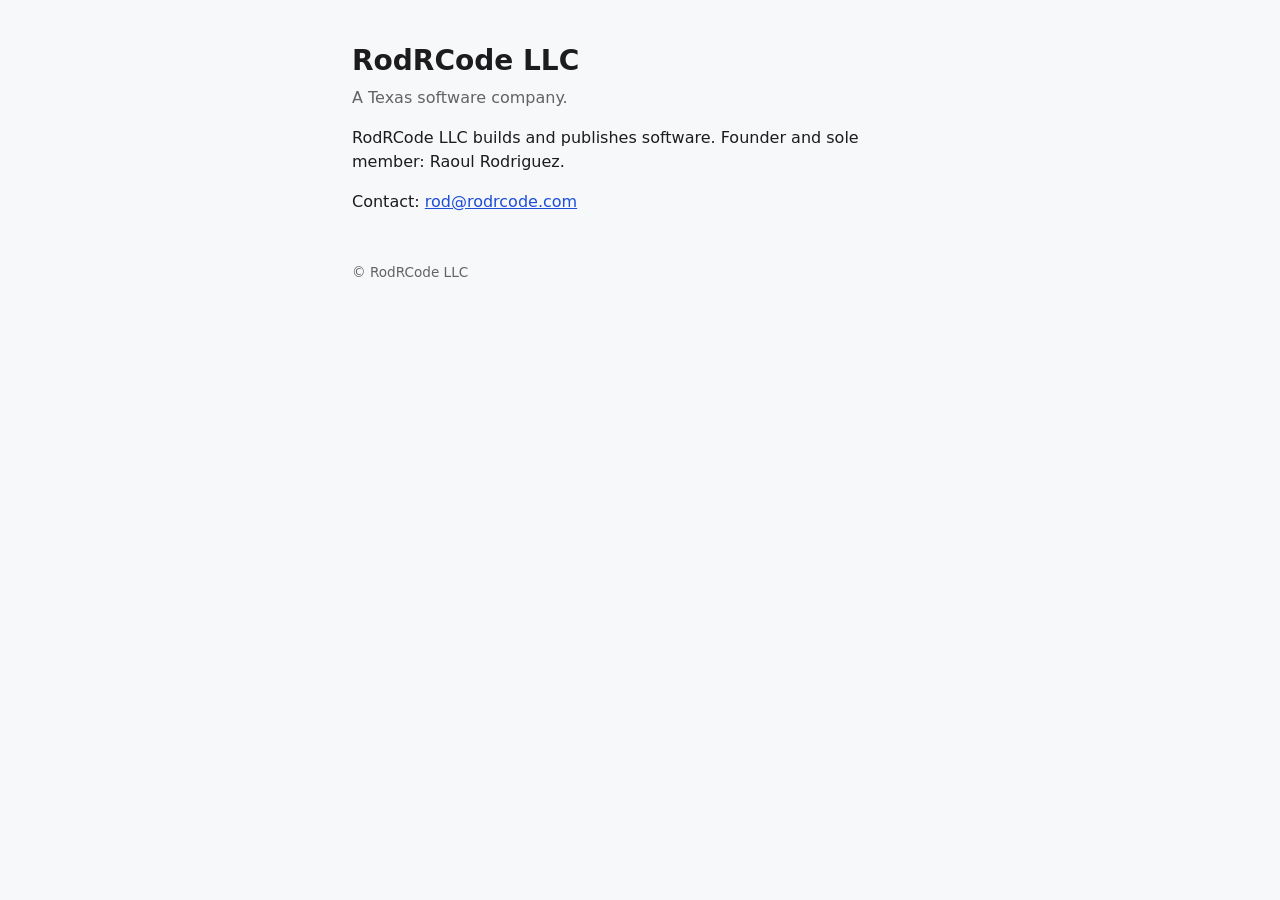
==== index.html @ 15e5aea4 "Initial RodRCode LLC public company page" ====
<!DOCTYPE html>
<html lang="en">
<head>
  <meta charset="utf-8" />
  <meta name="viewport" content="width=device-width, initial-scale=1" />
  <title>RodRCode LLC</title>
  <meta name="description" content="RodRCode LLC is a Texas software company. Contact rod@rodrcode.com." />
  <meta property="og:title" content="RodRCode LLC" />
  <meta property="og:site_name" content="RodRCode LLC" />
  <meta property="og:type" content="website" />
  <meta property="og:url" content="https://rodrcode.com/" />
  <link rel="canonical" href="https://rodrcode.com/" />
  <style>
    :root {
      font-family: system-ui, -apple-system, Segoe UI, Roboto, Helvetica, Arial, sans-serif;
      line-height: 1.5;
      color: #1c1c1e;
      background: #f7f8fa;
    }
    body { max-width: 36rem; margin: 2.5rem auto; padding: 0 1.25rem 3rem; }
    h1 { font-size: 1.75rem; margin-bottom: 0.25rem; }
    .sub { color: #636366; margin-top: 0; }
    a { color: #1d4ed8; }
    footer { margin-top: 3rem; font-size: 0.85rem; color: #636366; }
  </style>
  <script type="application/ld+json">
  {
    "@context": "https://schema.org",
    "@type": "Organization",
    "name": "RodRCode LLC",
    "url": "https://rodrcode.com/",
    "email": "rod@rodrcode.com",
    "address": {
      "@type": "PostalAddress",
      "addressRegion": "TX",
      "addressCountry": "US"
    }
  }
  </script>
</head>
<body>
  <h1>RodRCode LLC</h1>
  <p class="sub">A Texas software company.</p>

  <p>
    RodRCode LLC builds and publishes software. Founder and sole member:
    Raoul Rodriguez.
  </p>

  <p>
    Contact:
    <a href="mailto:rod@rodrcode.com">rod@rodrcode.com</a>
  </p>

  <footer>
    <p>&copy; RodRCode LLC</p>
  </footer>
</body>
</html>
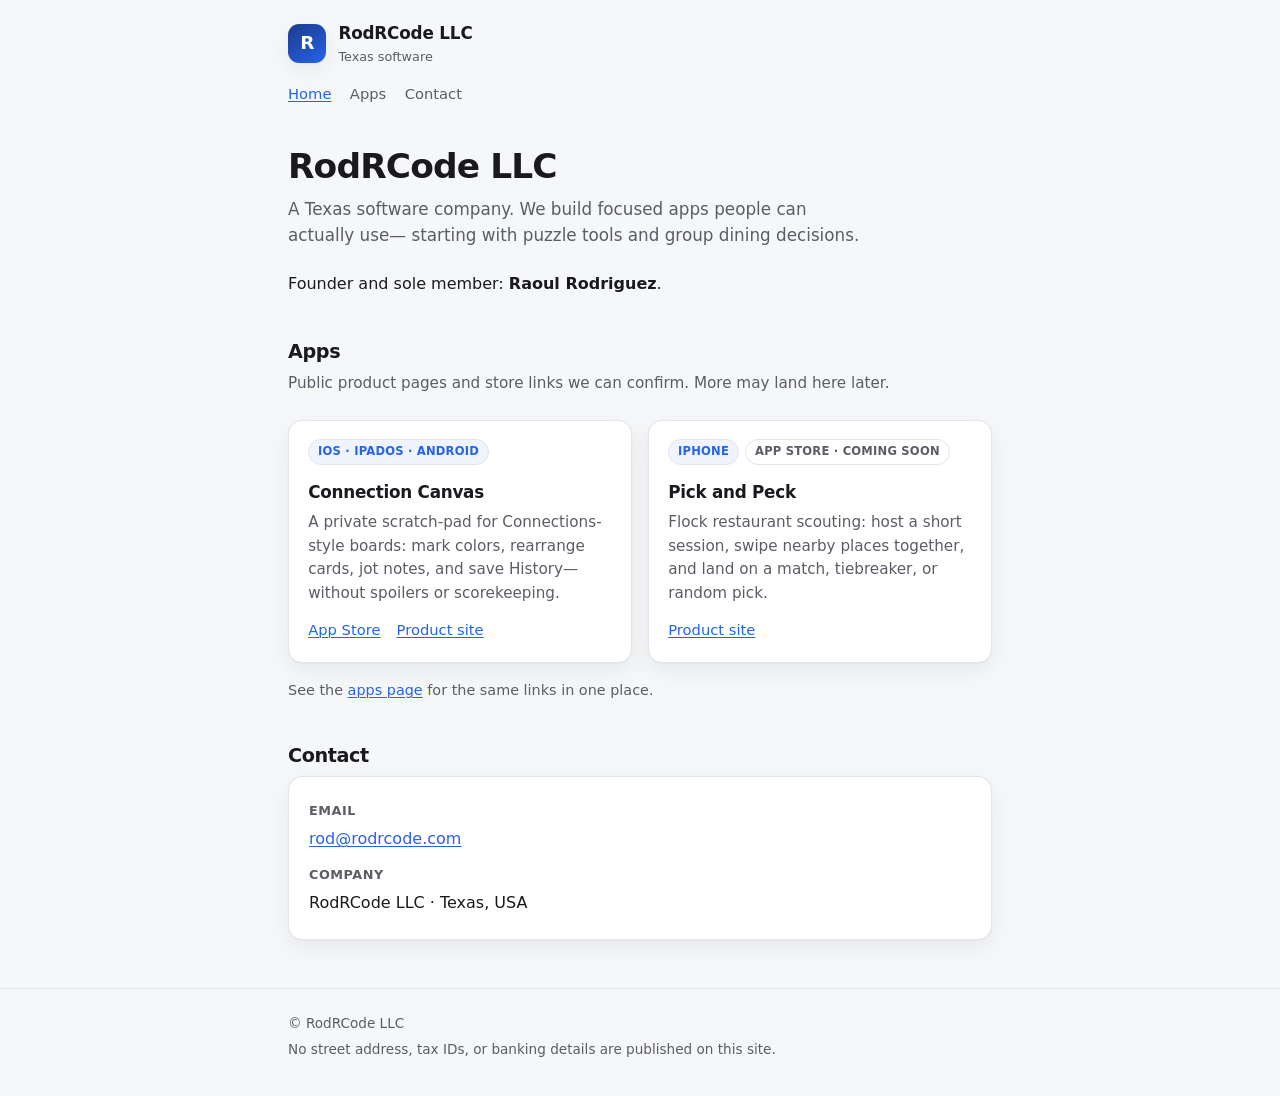
==== commit ad39fc68: "Hub polish + apps section for RodRCode LLC Upgrade the company page into a light hub: home with intr" ====
--- a/index.html
+++ b/index.html
@@ -4,25 +4,14 @@
   <meta charset="utf-8" />
   <meta name="viewport" content="width=device-width, initial-scale=1" />
   <title>RodRCode LLC</title>
-  <meta name="description" content="RodRCode LLC is a Texas software company. Contact rod@rodrcode.com." />
+  <meta name="description" content="RodRCode LLC is a Texas software company. Founder Raoul Rodriguez. Apps: Connection Canvas and Pick and Peck. Contact rod@rodrcode.com." />
   <meta property="og:title" content="RodRCode LLC" />
+  <meta property="og:description" content="A Texas software company. Connection Canvas, Pick and Peck, and more." />
   <meta property="og:site_name" content="RodRCode LLC" />
   <meta property="og:type" content="website" />
   <meta property="og:url" content="https://rodrcode.com/" />
   <link rel="canonical" href="https://rodrcode.com/" />
-  <style>
-    :root {
-      font-family: system-ui, -apple-system, Segoe UI, Roboto, Helvetica, Arial, sans-serif;
-      line-height: 1.5;
-      color: #1c1c1e;
-      background: #f7f8fa;
-    }
-    body { max-width: 36rem; margin: 2.5rem auto; padding: 0 1.25rem 3rem; }
-    h1 { font-size: 1.75rem; margin-bottom: 0.25rem; }
-    .sub { color: #636366; margin-top: 0; }
-    a { color: #1d4ed8; }
-    footer { margin-top: 3rem; font-size: 0.85rem; color: #636366; }
-  </style>
+  <link rel="stylesheet" href="styles.css" />
   <script type="application/ld+json">
   {
     "@context": "https://schema.org",
@@ -30,6 +19,10 @@
     "name": "RodRCode LLC",
     "url": "https://rodrcode.com/",
     "email": "rod@rodrcode.com",
+    "founder": {
+      "@type": "Person",
+      "name": "Raoul Rodriguez"
+    },
     "address": {
       "@type": "PostalAddress",
       "addressRegion": "TX",
@@ -39,21 +32,96 @@
   </script>
 </head>
 <body>
-  <h1>RodRCode LLC</h1>
-  <p class="sub">A Texas software company.</p>
+  <header class="site-header">
+    <div class="wrap">
+      <a class="brand" href="index.html">
+        <span class="mark" aria-hidden="true">R</span>
+        <span class="brand-text">
+          <span class="brand-name">RodRCode LLC</span>
+          <span class="brand-tag">Texas software</span>
+        </span>
+      </a>
+      <nav aria-label="Primary">
+        <ul class="nav">
+          <li><a href="index.html" aria-current="page">Home</a></li>
+          <li><a href="apps.html">Apps</a></li>
+          <li><a href="#contact">Contact</a></li>
+        </ul>
+      </nav>
+    </div>
+  </header>
 
-  <p>
-    RodRCode LLC builds and publishes software. Founder and sole member:
-    Raoul Rodriguez.
-  </p>
+  <main>
+    <div class="wrap">
+      <section class="hero">
+        <h1>RodRCode LLC</h1>
+        <p class="lede">
+          A Texas software company. We build focused apps people can actually use—
+          starting with puzzle tools and group dining decisions.
+        </p>
+        <p>
+          Founder and sole member: <strong>Raoul Rodriguez</strong>.
+        </p>
+      </section>
 
-  <p>
-    Contact:
-    <a href="mailto:rod@rodrcode.com">rod@rodrcode.com</a>
-  </p>
+      <section class="section" id="apps" aria-labelledby="apps-heading">
+        <h2 id="apps-heading">Apps</h2>
+        <p class="section-lede">
+          Public product pages and store links we can confirm. More may land here later.
+        </p>
+        <div class="card-grid">
+          <article class="card">
+            <div class="meta">
+              <span class="pill">iOS · iPadOS · Android</span>
+            </div>
+            <h3>Connection Canvas</h3>
+            <p>
+              A private scratch-pad for Connections-style boards: mark colors, rearrange cards,
+              jot notes, and save History—without spoilers or scorekeeping.
+            </p>
+            <div class="links">
+              <a href="https://apps.apple.com/us/app/connection-canvas/id6794362672">App Store</a>
+              <a href="https://canvas.rodrcode.com/">Product site</a>
+            </div>
+          </article>
 
-  <footer>
-    <p>&copy; RodRCode LLC</p>
+          <article class="card">
+            <div class="meta">
+              <span class="pill">iPhone</span>
+              <span class="pill soon">App Store · coming soon</span>
+            </div>
+            <h3>Pick and Peck</h3>
+            <p>
+              Flock restaurant scouting: host a short session, swipe nearby places together,
+              and land on a match, tiebreaker, or random pick.
+            </p>
+            <div class="links">
+              <a href="https://peck.rodrcode.com/">Product site</a>
+            </div>
+          </article>
+        </div>
+        <p style="margin-top: 1rem; font-size: 0.9rem; color: var(--muted);">
+          See the <a href="apps.html">apps page</a> for the same links in one place.
+        </p>
+      </section>
+
+      <section class="section" id="contact" aria-labelledby="contact-heading">
+        <h2 id="contact-heading">Contact</h2>
+        <div class="contact-block">
+          <p class="label">Email</p>
+          <p><a href="mailto:rod@rodrcode.com">rod@rodrcode.com</a></p>
+          <p class="label" style="margin-top: 0.85rem;">Company</p>
+          <p>RodRCode LLC · Texas, USA</p>
+        </div>
+      </section>
+    </div>
+  </main>
+
+  <footer class="site-footer">
+    <div class="wrap">
+      <p>&copy; RodRCode LLC</p>
+      <p>No street address, tax IDs, or banking details are published on this site.</p>
+    </div>
   </footer>
 </body>
 </html>
--- a/styles.css
+++ b/styles.css
@@ -0,0 +1,238 @@
+/* RodRCode LLC — shared styles (edit freely; no framework) */
+:root {
+  --bg: #f6f7f9;
+  --bg-elev: #ffffff;
+  --text: #1a1a1e;
+  --muted: #5c5c66;
+  --border: #e2e4ea;
+  --accent: #2563eb;
+  --accent-soft: #eff4ff;
+  --mark: #1e3a8a;
+  --radius: 14px;
+  --shadow: 0 1px 2px rgba(16, 24, 40, 0.04), 0 8px 24px rgba(16, 24, 40, 0.06);
+  color-scheme: light dark;
+  font-family: system-ui, -apple-system, "Segoe UI", Roboto, Helvetica, Arial, sans-serif;
+  line-height: 1.55;
+  color: var(--text);
+  background: var(--bg);
+}
+
+@media (prefers-color-scheme: dark) {
+  :root {
+    --bg: #0f1115;
+    --bg-elev: #171a21;
+    --text: #e8e9ed;
+    --muted: #9a9aa8;
+    --border: #2a2f3a;
+    --accent: #6b9fff;
+    --accent-soft: #1a2438;
+    --mark: #93b4ff;
+    --shadow: 0 1px 2px rgba(0, 0, 0, 0.35), 0 10px 28px rgba(0, 0, 0, 0.35);
+  }
+}
+
+*,
+*::before,
+*::after { box-sizing: border-box; }
+
+html { scroll-behavior: smooth; }
+
+body {
+  margin: 0;
+  min-height: 100vh;
+  display: flex;
+  flex-direction: column;
+}
+
+a {
+  color: var(--accent);
+  text-decoration-thickness: 1px;
+  text-underline-offset: 0.15em;
+}
+a:hover { text-decoration-thickness: 2px; }
+
+.wrap {
+  width: min(44rem, 100% - 2.5rem);
+  margin-inline: auto;
+}
+
+/* Header */
+.site-header {
+  padding: 1.25rem 0 0.5rem;
+  border-bottom: 1px solid transparent;
+}
+.brand {
+  display: flex;
+  align-items: center;
+  gap: 0.75rem;
+  text-decoration: none;
+  color: inherit;
+}
+.brand:hover { text-decoration: none; }
+.mark {
+  flex-shrink: 0;
+  width: 2.4rem;
+  height: 2.4rem;
+  border-radius: 0.7rem;
+  background: linear-gradient(145deg, var(--mark), var(--accent));
+  color: #fff;
+  display: grid;
+  place-items: center;
+  font-weight: 700;
+  font-size: 1.15rem;
+  letter-spacing: -0.02em;
+  box-shadow: var(--shadow);
+}
+.brand-text {
+  display: flex;
+  flex-direction: column;
+  gap: 0.05rem;
+}
+.brand-name {
+  font-weight: 650;
+  font-size: 1.05rem;
+  letter-spacing: -0.01em;
+}
+.brand-tag {
+  font-size: 0.8rem;
+  color: var(--muted);
+}
+
+.nav {
+  display: flex;
+  flex-wrap: wrap;
+  gap: 0.85rem 1.15rem;
+  margin: 1rem 0 0;
+  padding: 0;
+  list-style: none;
+  font-size: 0.92rem;
+}
+.nav a {
+  color: var(--muted);
+  text-decoration: none;
+  font-weight: 500;
+}
+.nav a:hover,
+.nav a[aria-current="page"] {
+  color: var(--accent);
+  text-decoration: underline;
+}
+
+/* Main */
+main {
+  flex: 1;
+  padding: 2rem 0 3rem;
+}
+
+.hero h1 {
+  font-size: clamp(1.65rem, 4vw, 2.15rem);
+  line-height: 1.2;
+  letter-spacing: -0.025em;
+  margin: 0 0 0.5rem;
+}
+.lede {
+  font-size: 1.05rem;
+  color: var(--muted);
+  margin: 0 0 1.5rem;
+  max-width: 36rem;
+}
+
+.card-grid {
+  display: grid;
+  gap: 1rem;
+  margin: 1.5rem 0 0;
+}
+@media (min-width: 560px) {
+  .card-grid { grid-template-columns: 1fr 1fr; }
+}
+
+.card {
+  background: var(--bg-elev);
+  border: 1px solid var(--border);
+  border-radius: var(--radius);
+  padding: 1.15rem 1.2rem 1.25rem;
+  box-shadow: var(--shadow);
+}
+.card h2,
+.card h3 {
+  margin: 0 0 0.4rem;
+  font-size: 1.05rem;
+  letter-spacing: -0.015em;
+}
+.card p {
+  margin: 0 0 0.85rem;
+  color: var(--muted);
+  font-size: 0.95rem;
+}
+.card p:last-child { margin-bottom: 0; }
+
+.meta {
+  display: flex;
+  flex-wrap: wrap;
+  gap: 0.4rem;
+  margin: 0 0 0.85rem;
+}
+.pill {
+  display: inline-block;
+  font-size: 0.72rem;
+  font-weight: 600;
+  letter-spacing: 0.02em;
+  text-transform: uppercase;
+  padding: 0.2rem 0.55rem;
+  border-radius: 999px;
+  background: var(--accent-soft);
+  color: var(--accent);
+  border: 1px solid var(--border);
+}
+.pill.soon {
+  background: transparent;
+  color: var(--muted);
+}
+
+.links {
+  display: flex;
+  flex-wrap: wrap;
+  gap: 0.65rem 1rem;
+  font-size: 0.92rem;
+  font-weight: 500;
+}
+
+.section {
+  margin-top: 2.5rem;
+}
+.section > h2 {
+  font-size: 1.2rem;
+  letter-spacing: -0.02em;
+  margin: 0 0 0.35rem;
+}
+.section > .section-lede {
+  margin: 0 0 1rem;
+  color: var(--muted);
+  font-size: 0.95rem;
+}
+
+.contact-block {
+  background: var(--bg-elev);
+  border: 1px solid var(--border);
+  border-radius: var(--radius);
+  padding: 1.15rem 1.25rem;
+  box-shadow: var(--shadow);
+}
+.contact-block p { margin: 0.35rem 0; }
+.contact-block .label {
+  font-size: 0.8rem;
+  text-transform: uppercase;
+  letter-spacing: 0.04em;
+  color: var(--muted);
+  font-weight: 600;
+  margin-bottom: 0.15rem;
+}
+
+/* Footer */
+.site-footer {
+  border-top: 1px solid var(--border);
+  padding: 1.25rem 0 2rem;
+  font-size: 0.85rem;
+  color: var(--muted);
+}
+.site-footer p { margin: 0.25rem 0; }
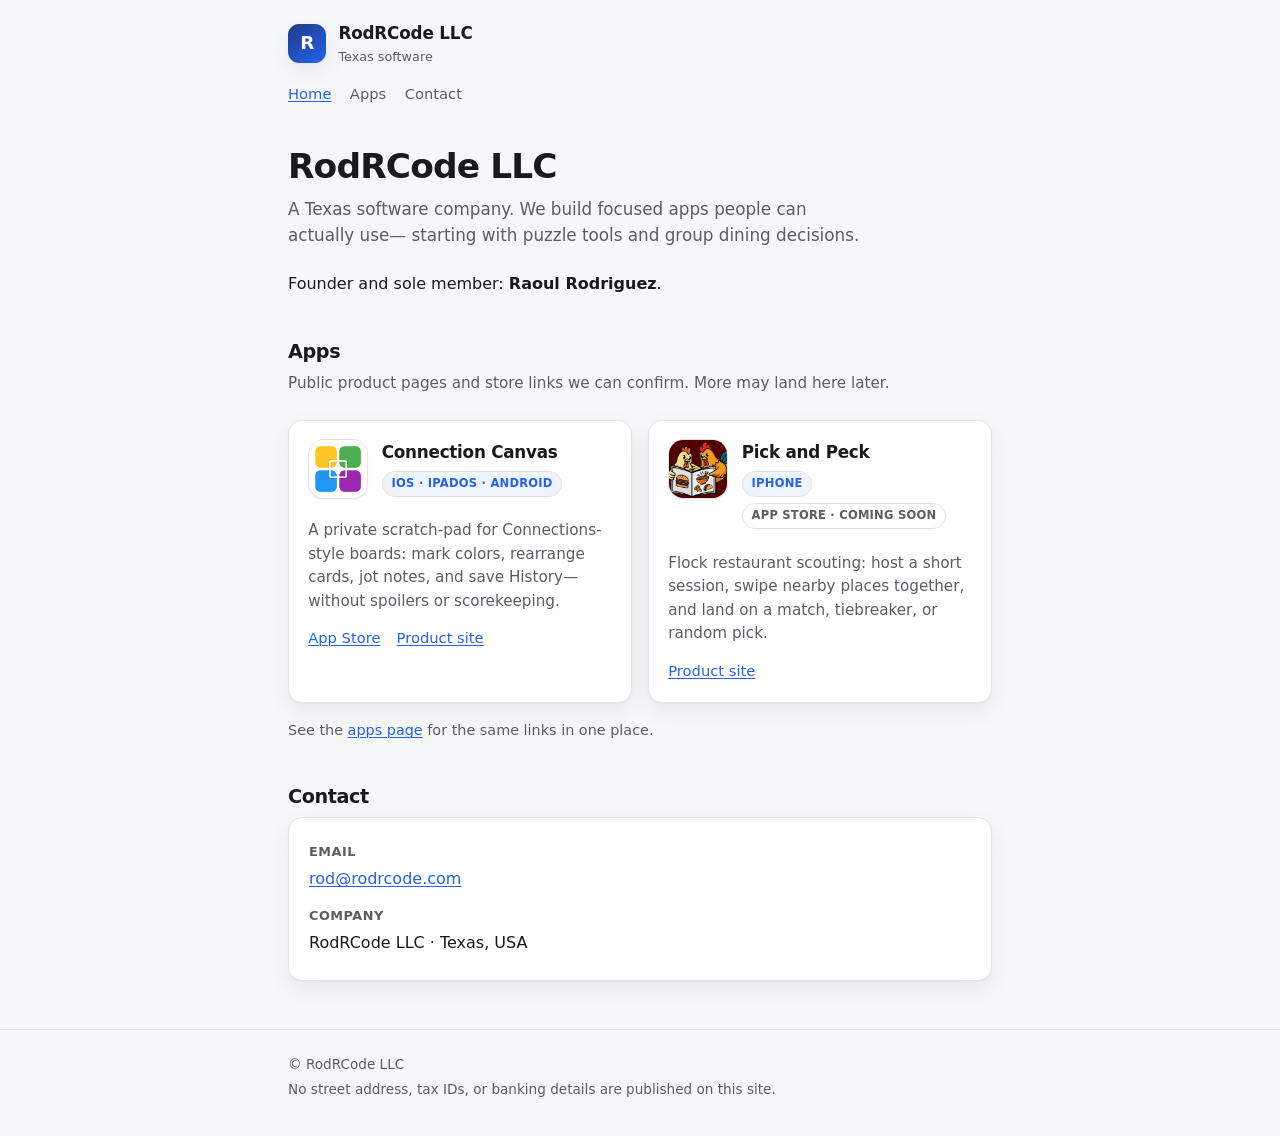
==== commit d2ae9cc8: "Add app icons to hub assets and wire apps cards Copy Connection Canvas and Pick and Peck icons into " ====
--- a/index.html
+++ b/index.html
@@ -71,10 +71,21 @@
         </p>
         <div class="card-grid">
           <article class="card">
-            <div class="meta">
-              <span class="pill">iOS · iPadOS · Android</span>
+            <div class="app-card-head">
+              <img class="app-icon"
+                   src="assets/connection-canvas-icon-192.png"
+                   srcset="assets/connection-canvas-icon-192.png 192w, assets/connection-canvas-icon-256.png 256w, assets/connection-canvas-icon-512.png 512w"
+                   sizes="60px"
+                   width="60" height="60"
+                   alt="Connection Canvas app icon"
+                   loading="lazy" decoding="async" />
+              <div class="titles">
+                <h3>Connection Canvas</h3>
+                <div class="meta">
+                  <span class="pill">iOS · iPadOS · Android</span>
+                </div>
+              </div>
             </div>
-            <h3>Connection Canvas</h3>
             <p>
               A private scratch-pad for Connections-style boards: mark colors, rearrange cards,
               jot notes, and save History—without spoilers or scorekeeping.
@@ -86,11 +97,22 @@
           </article>
 
           <article class="card">
-            <div class="meta">
-              <span class="pill">iPhone</span>
-              <span class="pill soon">App Store · coming soon</span>
+            <div class="app-card-head">
+              <img class="app-icon"
+                   src="assets/pick-and-peck-icon-192.png"
+                   srcset="assets/pick-and-peck-icon-192.png 192w, assets/pick-and-peck-icon-256.png 256w, assets/pick-and-peck-icon-512.png 512w"
+                   sizes="60px"
+                   width="60" height="60"
+                   alt="Pick and Peck app icon"
+                   loading="lazy" decoding="async" />
+              <div class="titles">
+                <h3>Pick and Peck</h3>
+                <div class="meta">
+                  <span class="pill">iPhone</span>
+                  <span class="pill soon">App Store · coming soon</span>
+                </div>
+              </div>
             </div>
-            <h3>Pick and Peck</h3>
             <p>
               Flock restaurant scouting: host a short session, swipe nearby places together,
               and land on a match, tiebreaker, or random pick.
--- a/styles.css
+++ b/styles.css
@@ -236,3 +236,27 @@
   color: var(--muted);
 }
 .site-footer p { margin: 0.25rem 0; }
+
+/* App icons in cards */
+.app-card-head {
+  display: flex;
+  align-items: flex-start;
+  gap: 0.85rem;
+  margin-bottom: 0.55rem;
+}
+.app-icon {
+  flex-shrink: 0;
+  width: 3.25rem;
+  height: 3.25rem;
+  border-radius: 0.85rem;
+  object-fit: cover;
+  background: var(--bg);
+  border: 1px solid var(--border);
+  box-shadow: 0 1px 2px rgba(16, 24, 40, 0.06);
+}
+.app-card-head .titles { min-width: 0; }
+.app-card-head h2,
+.app-card-head h3 { margin: 0 0 0.35rem; }
+@media (min-width: 560px) {
+  .app-icon { width: 3.75rem; height: 3.75rem; border-radius: 0.95rem; }
+}
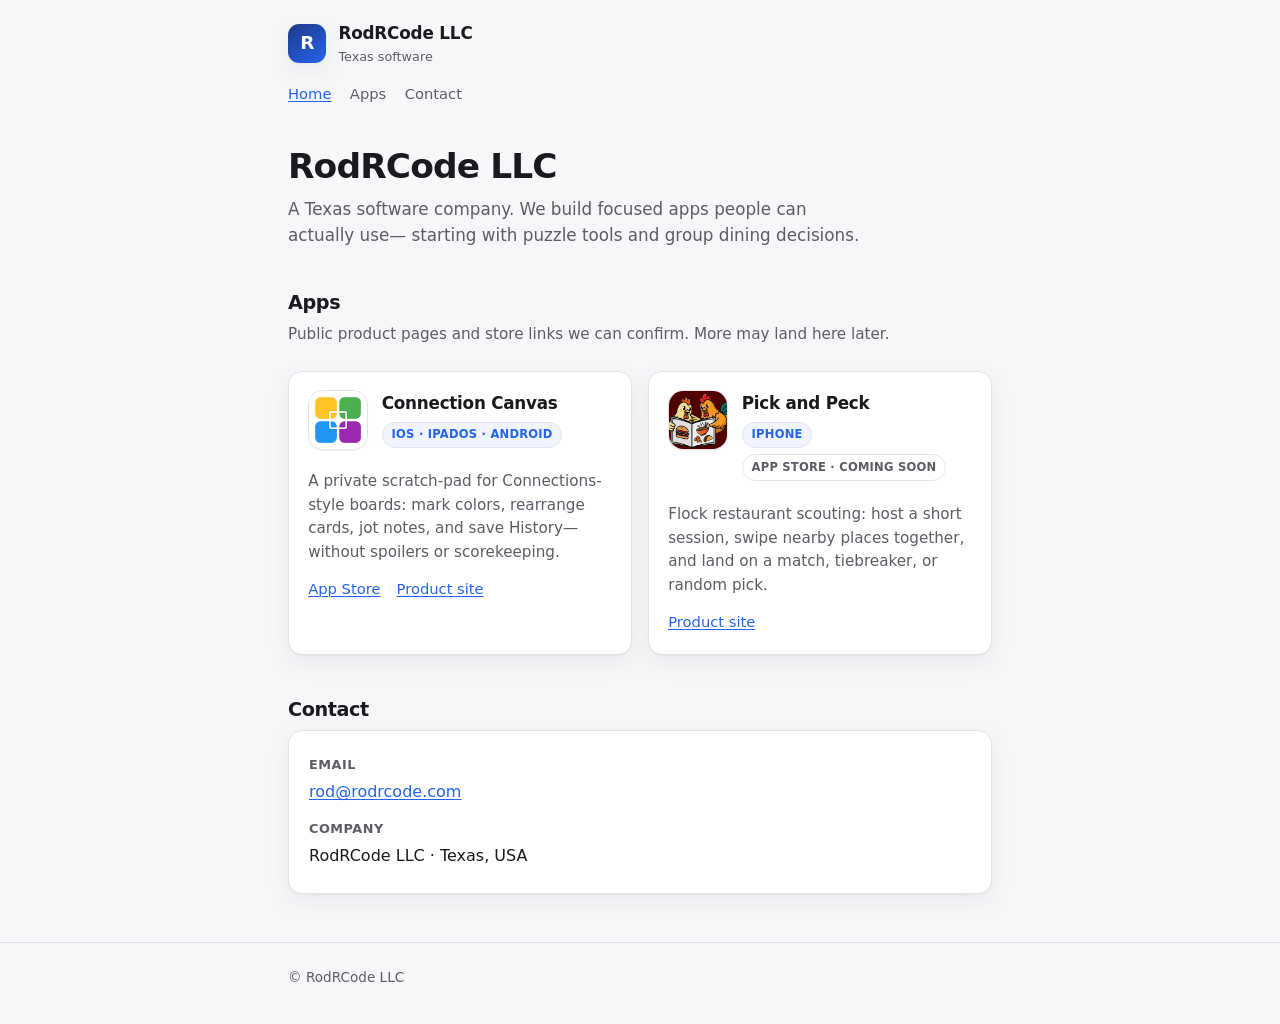
==== commit f728ca0c: "Remove personal name and redundant home teasers Rod markup: drop founder line and the apps-page poin" ====
--- a/index.html
+++ b/index.html
@@ -4,7 +4,7 @@
   <meta charset="utf-8" />
   <meta name="viewport" content="width=device-width, initial-scale=1" />
   <title>RodRCode LLC</title>
-  <meta name="description" content="RodRCode LLC is a Texas software company. Founder Raoul Rodriguez. Apps: Connection Canvas and Pick and Peck. Contact rod@rodrcode.com." />
+  <meta name="description" content="RodRCode LLC is a Texas software company. Apps: Connection Canvas and Pick and Peck. Contact rod@rodrcode.com." />
   <meta property="og:title" content="RodRCode LLC" />
   <meta property="og:description" content="A Texas software company. Connection Canvas, Pick and Peck, and more." />
   <meta property="og:site_name" content="RodRCode LLC" />
@@ -19,10 +19,6 @@
     "name": "RodRCode LLC",
     "url": "https://rodrcode.com/",
     "email": "rod@rodrcode.com",
-    "founder": {
-      "@type": "Person",
-      "name": "Raoul Rodriguez"
-    },
     "address": {
       "@type": "PostalAddress",
       "addressRegion": "TX",
@@ -58,9 +54,6 @@
         <p class="lede">
           A Texas software company. We build focused apps people can actually use—
           starting with puzzle tools and group dining decisions.
-        </p>
-        <p>
-          Founder and sole member: <strong>Raoul Rodriguez</strong>.
         </p>
       </section>
 
@@ -122,9 +115,6 @@
             </div>
           </article>
         </div>
-        <p style="margin-top: 1rem; font-size: 0.9rem; color: var(--muted);">
-          See the <a href="apps.html">apps page</a> for the same links in one place.
-        </p>
       </section>
 
       <section class="section" id="contact" aria-labelledby="contact-heading">
@@ -142,7 +132,6 @@
   <footer class="site-footer">
     <div class="wrap">
       <p>&copy; RodRCode LLC</p>
-      <p>No street address, tax IDs, or banking details are published on this site.</p>
     </div>
   </footer>
 </body>
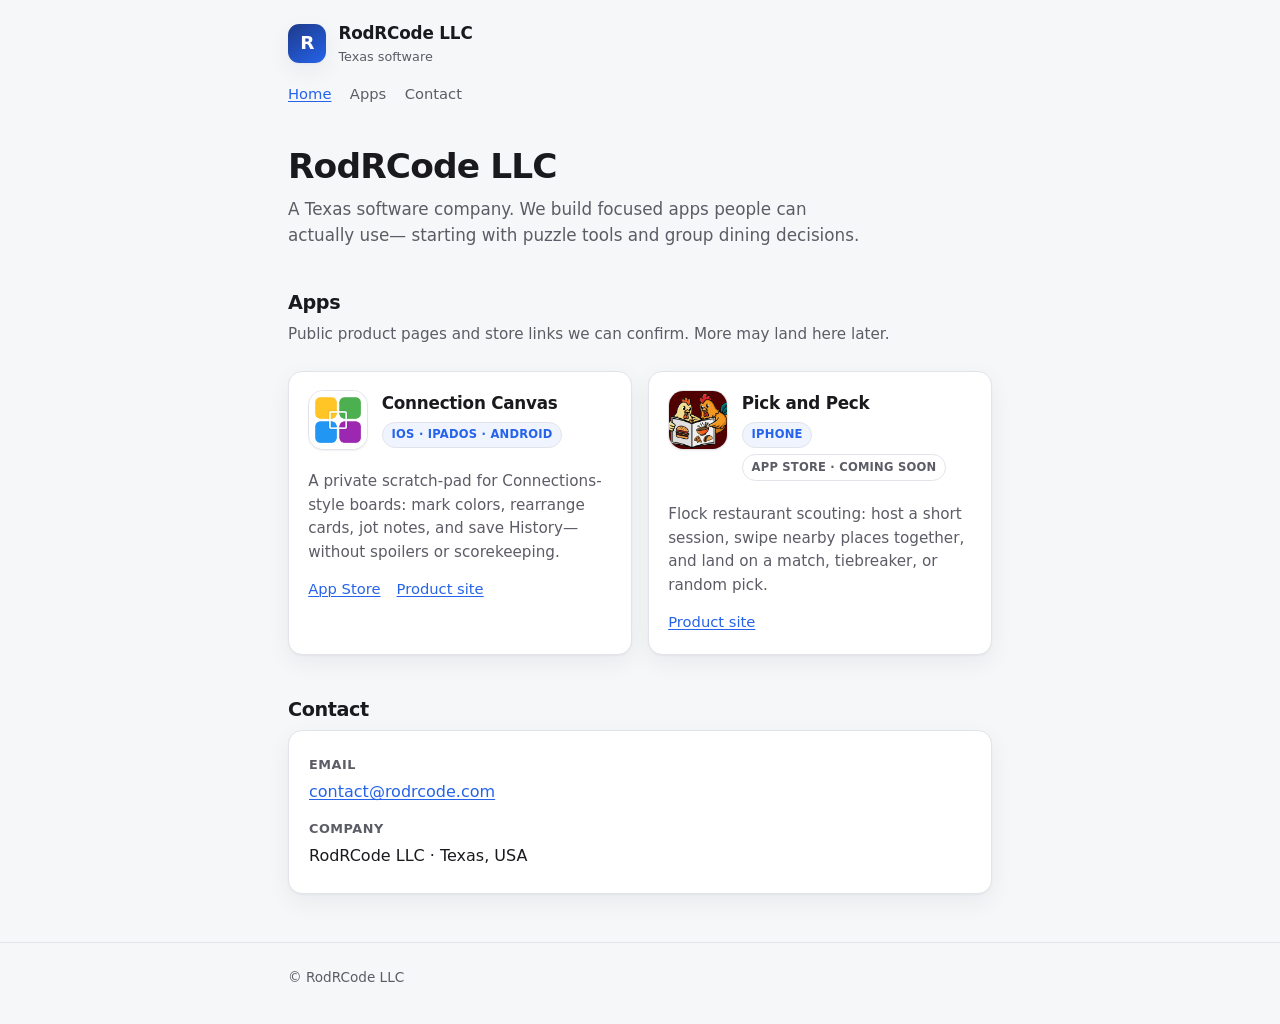
==== commit 0cf0d928: "Use contact@rodrcode.com as the public address. rod@ stays off the site so the published page is not" ====
--- a/index.html
+++ b/index.html
@@ -4,7 +4,7 @@
   <meta charset="utf-8" />
   <meta name="viewport" content="width=device-width, initial-scale=1" />
   <title>RodRCode LLC</title>
-  <meta name="description" content="RodRCode LLC is a Texas software company. Apps: Connection Canvas and Pick and Peck. Contact rod@rodrcode.com." />
+  <meta name="description" content="RodRCode LLC is a Texas software company. Apps: Connection Canvas and Pick and Peck. Email contact@rodrcode.com." />
   <meta property="og:title" content="RodRCode LLC" />
   <meta property="og:description" content="A Texas software company. Connection Canvas, Pick and Peck, and more." />
   <meta property="og:site_name" content="RodRCode LLC" />
@@ -18,7 +18,7 @@
     "@type": "Organization",
     "name": "RodRCode LLC",
     "url": "https://rodrcode.com/",
-    "email": "rod@rodrcode.com",
+    "email": "contact@rodrcode.com",
     "address": {
       "@type": "PostalAddress",
       "addressRegion": "TX",
@@ -121,7 +121,7 @@
         <h2 id="contact-heading">Contact</h2>
         <div class="contact-block">
           <p class="label">Email</p>
-          <p><a href="mailto:rod@rodrcode.com">rod@rodrcode.com</a></p>
+          <p><a href="mailto:contact@rodrcode.com">contact@rodrcode.com</a></p>
           <p class="label" style="margin-top: 0.85rem;">Company</p>
           <p>RodRCode LLC · Texas, USA</p>
         </div>
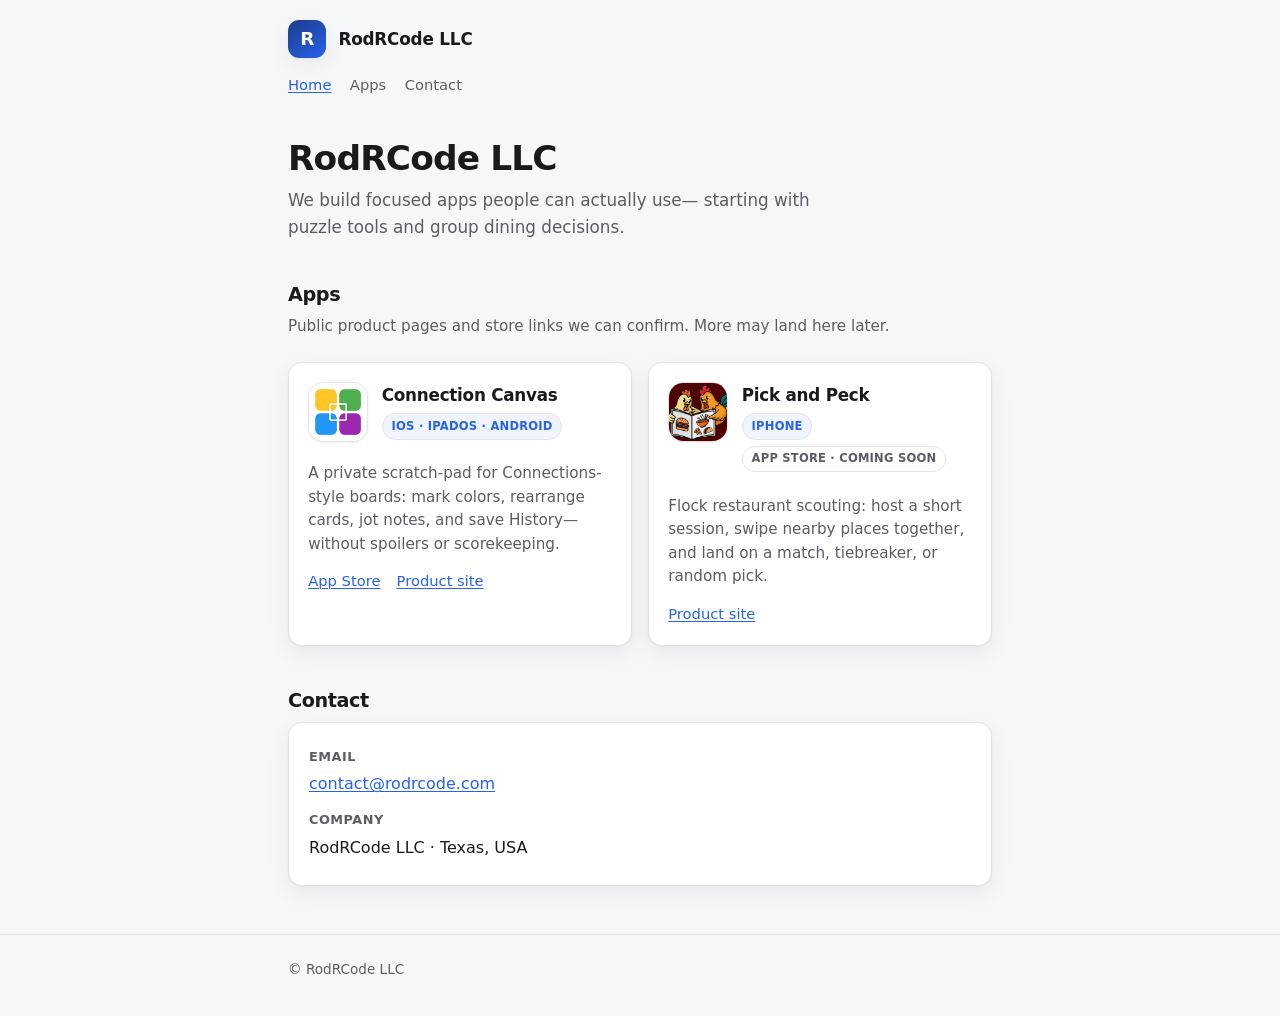
==== commit 41c0028b: "Drop the Texas software tagline from the public pages. The company name is enough for the site. The " ====
--- a/index.html
+++ b/index.html
@@ -4,9 +4,9 @@
   <meta charset="utf-8" />
   <meta name="viewport" content="width=device-width, initial-scale=1" />
   <title>RodRCode LLC</title>
-  <meta name="description" content="RodRCode LLC is a Texas software company. Apps: Connection Canvas and Pick and Peck. Email contact@rodrcode.com." />
+  <meta name="description" content="RodRCode LLC builds focused apps. Connection Canvas, Pick and Peck. Email contact@rodrcode.com." />
   <meta property="og:title" content="RodRCode LLC" />
-  <meta property="og:description" content="A Texas software company. Connection Canvas, Pick and Peck, and more." />
+  <meta property="og:description" content="Focused apps. Connection Canvas, Pick and Peck, and more." />
   <meta property="og:site_name" content="RodRCode LLC" />
   <meta property="og:type" content="website" />
   <meta property="og:url" content="https://rodrcode.com/" />
@@ -34,7 +34,6 @@
         <span class="mark" aria-hidden="true">R</span>
         <span class="brand-text">
           <span class="brand-name">RodRCode LLC</span>
-          <span class="brand-tag">Texas software</span>
         </span>
       </a>
       <nav aria-label="Primary">
@@ -52,7 +51,7 @@
       <section class="hero">
         <h1>RodRCode LLC</h1>
         <p class="lede">
-          A Texas software company. We build focused apps people can actually use—
+          We build focused apps people can actually use—
           starting with puzzle tools and group dining decisions.
         </p>
       </section>
